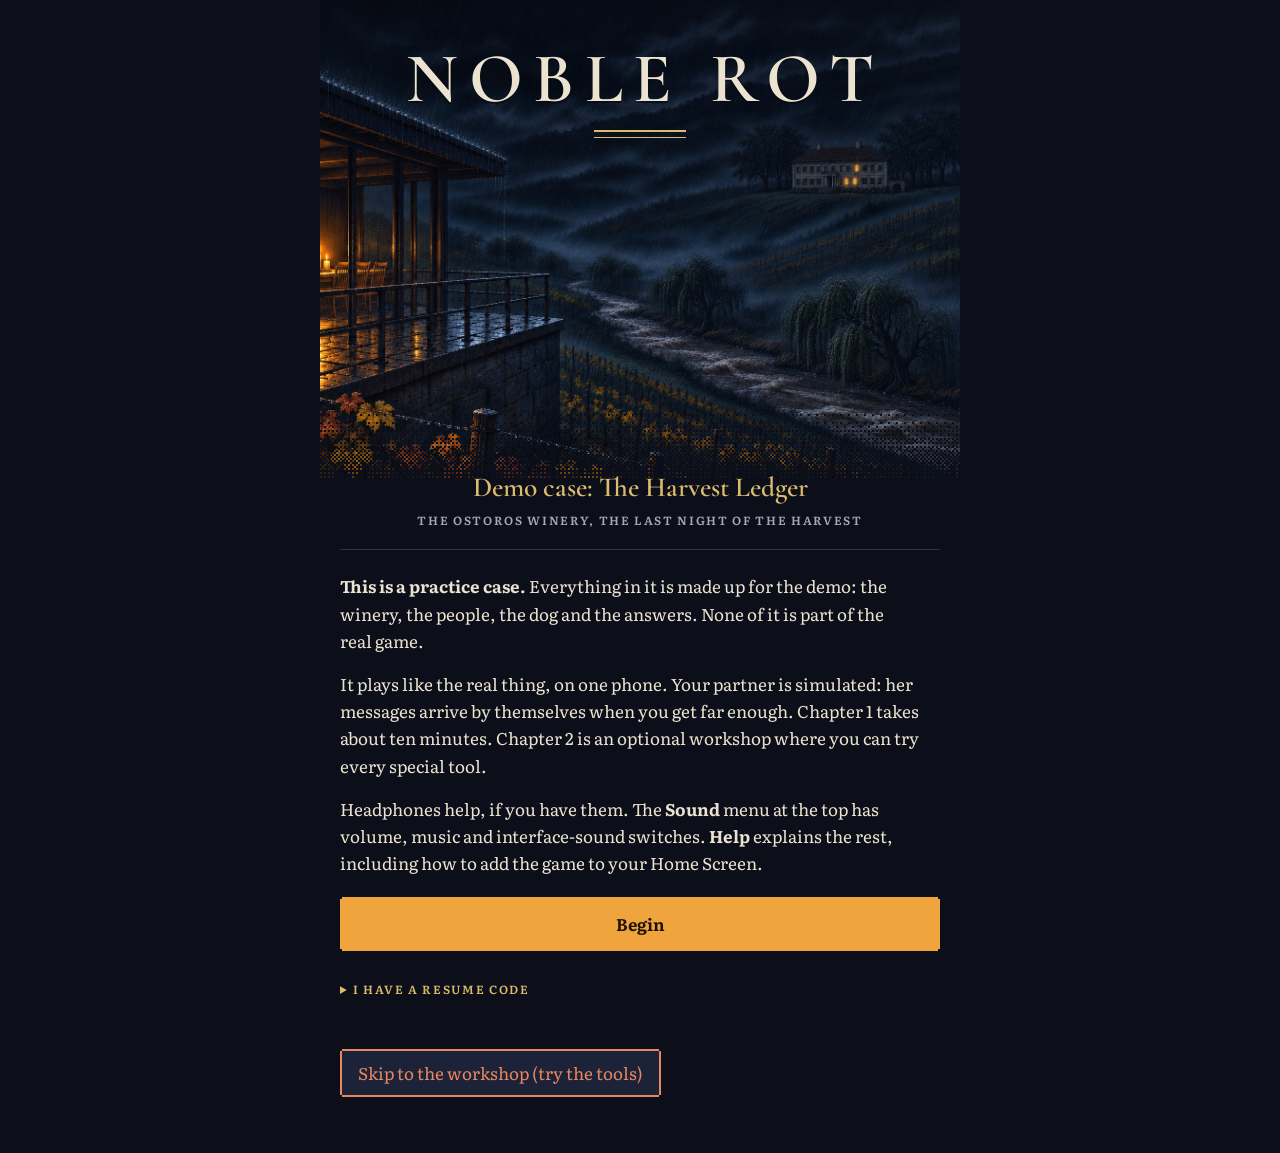
==== demo/index.html @ d200f34f "Rebuild: demo skip to the workshop Co-Authored-By: Claude Opus 5.5 <noreply@anthropic.com> Claude-Se" ====
<!doctype html>
<html lang="en">
<head>
<meta charset="utf-8">
<meta name="nr-webp" content="1">
<meta name="viewport" content="width=device-width, initial-scale=1, viewport-fit=cover">
<meta name="theme-color" content="#0c0f1a">
<meta name="color-scheme" content="dark">
<title>Noble Rot</title>
  <script type="module" crossorigin src="./assets/index-B0wHG8vy.js"></script>
  <link rel="stylesheet" crossorigin href="./assets/index-CuUK9dkn.css">
</head>
<body>
<div id="app"></div>
</body>
</html>
---- demo/assets/index-CuUK9dkn.css ----
@font-face{font-family:Literata;font-style:normal;font-weight:300 800;font-display:swap;src:url(./literata-latin-wght-normal-DLxlUchJ.woff2) format("woff2-variations");unicode-range:U+0000-00FF,U+0131,U+0152-0153,U+02BB-02BC,U+02C6,U+02DA,U+02DC,U+0304,U+0308,U+0329,U+2000-206F,U+20AC,U+2122,U+2191,U+2193,U+2212,U+2215,U+FEFF,U+FFFD}@font-face{font-family:Literata;font-style:normal;font-weight:300 800;font-display:swap;src:url(./literata-latin-ext-wght-normal-BnEbWgdZ.woff2) format("woff2-variations");unicode-range:U+0100-02BA,U+02BD-02C5,U+02C7-02CC,U+02CE-02D7,U+02DD-02FF,U+1D00-1DBF,U+1E00-1E9F,U+1EF2-1EFF,U+2020,U+20A0-20AB,U+20AD-20C0,U+2113,U+2C60-2C7F,U+A720-A7FF}@font-face{font-family:Literata;font-style:italic;font-weight:300 800;font-display:swap;src:url(./literata-latin-wght-italic-Bm_GJfSc.woff2) format("woff2-variations");unicode-range:U+0000-00FF,U+0131,U+0152-0153,U+02BB-02BC,U+02C6,U+02DA,U+02DC,U+0304,U+0308,U+0329,U+2000-206F,U+20AC,U+2122,U+2191,U+2193,U+2212,U+2215,U+FEFF,U+FFFD}@font-face{font-family:Literata;font-style:italic;font-weight:300 800;font-display:swap;src:url(./literata-latin-ext-wght-italic-CC1SwlwQ.woff2) format("woff2-variations");unicode-range:U+0100-02BA,U+02BD-02C5,U+02C7-02CC,U+02CE-02D7,U+02DD-02FF,U+1D00-1DBF,U+1E00-1E9F,U+1EF2-1EFF,U+2020,U+20A0-20AB,U+20AD-20C0,U+2113,U+2C60-2C7F,U+A720-A7FF}@font-face{font-family:Cormorant Garamond;font-style:normal;font-weight:600;font-display:swap;src:url(./cormorant-garamond-latin-600-normal-Co1r35X9.woff2) format("woff2");unicode-range:U+0000-00FF,U+0131,U+0152-0153,U+02BB-02BC,U+02C6,U+02DA,U+02DC,U+0304,U+0308,U+0329,U+2000-206F,U+20AC,U+2122,U+2191,U+2193,U+2212,U+2215,U+FEFF,U+FFFD}@font-face{font-family:Cormorant Garamond;font-style:normal;font-weight:600;font-display:swap;src:url(./cormorant-garamond-latin-ext-600-normal-DaBc-lu7.woff2) format("woff2");unicode-range:U+0100-02BA,U+02BD-02C5,U+02C7-02CC,U+02CE-02D7,U+02DD-02FF,U+1D00-1DBF,U+1E00-1E9F,U+1EF2-1EFF,U+2020,U+20A0-20AB,U+20AD-20C0,U+2113,U+2C60-2C7F,U+A720-A7FF}:root{color-scheme:dark;--night: #0c0f1a;--night-1: #131727;--night-2: #1c2238;--well: #080a12;--rule: #2b3350;--rule-2: #5b68a0;--ink: #ebe2cf;--dim: #a9a7bd;--amber: #f0a43e;--amber-hi: #ffd590;--amber-ink: #1c1203;--gold: #dcbc6c;--russet: #e8875f;--moss: #a3bf7f;--paper: #e9ddc2;--paper-lit: #f3e9d1;--paper-low: #d9c9a4;--paper-ink: #2a2016;--paper-dim: #5e4d37;--paper-rule: #bfaa80;--glass: #0b1424;--glass-2: #18263f;--glass-ink: #e1e9f6;--glass-dim: #93a6c6;--px: 2px;--cell: 2px;--bar: 58px;--tabs: 54px;--gutter: 20px;--serif: "Literata", "Iowan Old Style", "Palatino Linotype", Georgia, serif;--display: "Cormorant Garamond", "Literata", "Iowan Old Style", Georgia, serif;--sans: system-ui, -apple-system, "Segoe UI", Roboto, sans-serif}*{box-sizing:border-box}html{background:var(--night);-webkit-text-size-adjust:100%;text-size-adjust:100%}body{margin:0;background:var(--night);color:var(--ink);font:400 1.0625rem/1.6 var(--serif);-webkit-tap-highlight-color:transparent;overflow-wrap:break-word}::selection{background:var(--amber);color:var(--amber-ink)}#app{position:relative;max-width:640px;margin:0 auto;min-height:100vh;min-height:100svh}main{padding:12px var(--gutter) calc(var(--tabs) + env(safe-area-inset-bottom,0px) + 56px)}p{margin:0 0 .95em;text-wrap:pretty}b,strong{font-weight:680}i,em{font-style:italic}h1,h2,h3{font-weight:600;margin:0;text-wrap:balance}h3,header .n,header .t,.sub,nav button,.new,.back,.turn .prev,summary,.tool legend,.msg .meta,.sound-menu label,.player .el,.player .tot{font-family:var(--serif);font-size:.74rem;font-weight:600;letter-spacing:.14em;text-transform:uppercase}h2.ttl{font:600 1.9rem/1.12 var(--display);letter-spacing:.01em;margin:6px 0 4px;color:var(--ink)}.sub{color:var(--gold);margin:0 0 16px;line-height:1.5}h3{color:var(--gold);display:flex;align-items:center;gap:12px;margin:30px 0 8px;line-height:1.4}h3:after{content:"";flex:1;height:1px;background:var(--rule)}.aside{color:var(--dim);font-size:.94rem}.dim{color:var(--dim)}button,input,select,textarea{font:inherit;color:inherit;border-radius:0}button,select,textarea,input:not([type=checkbox],[type=radio],[type=range]),.tool,.sheet.paper,.player,.face,.sound-menu[open],.notes li,.recap,.after{border:0;margin:var(--px);box-shadow:0 calc(var(--px) * -1) 0 0 var(--edge),0 var(--px) 0 0 var(--edge),calc(var(--px) * -1) 0 0 0 var(--edge),var(--px) 0 0 0 var(--edge)}button{--edge: var(--rule-2);background:var(--night-2);padding:9px 16px;min-height:44px;cursor:pointer;line-height:1.3;touch-action:manipulation}button:active{transform:translateY(1px)}button.primary,button[aria-pressed=true]{--edge: var(--amber);background:var(--amber);color:var(--amber-ink);font-weight:650}button.primary{padding:12px 22px;min-height:50px;font-size:1.06rem}input:not([type=checkbox],[type=radio],[type=range]),select,textarea{--edge: var(--rule-2);width:calc(100% - 2 * var(--px));min-width:0;min-height:44px;background:var(--well);padding:9px 12px;line-height:1.4;text-overflow:ellipsis}textarea{display:block;resize:vertical}select{-moz-appearance:none;appearance:none;-webkit-appearance:none;padding-right:36px;text-overflow:ellipsis;background-image:linear-gradient(var(--amber),var(--amber)),linear-gradient(var(--amber),var(--amber)),linear-gradient(var(--amber),var(--amber));background-size:10px 2px,6px 2px,2px 2px;background-position:right 13px top calc(50% - 2px),right 15px top 50%,right 17px top calc(50% + 2px);background-repeat:no-repeat}::placeholder{color:#8f8ca8;opacity:1}input[type=checkbox],input[type=radio],input[type=range]{accent-color:var(--amber)}input[type=checkbox],input[type=radio]{width:20px;height:20px;margin:0;flex:none}input[type=range]{width:100%;min-height:28px;margin:0}:focus-visible{outline:2px solid var(--amber-hi);outline-offset:4px}input:focus-visible,select:focus-visible,textarea:focus-visible{--edge: var(--amber);outline-offset:3px}form{display:flex;gap:10px;margin:12px 0;align-items:stretch}form>input,form>select,form>textarea{flex:1}form>button{flex:none;white-space:nowrap}label{display:grid;gap:6px}label.inline{display:flex;gap:10px;align-items:center;min-height:32px}details{margin:18px 0}summary{cursor:pointer;color:var(--gold);padding:12px 0;line-height:1.7}.line{display:flex;gap:10px}.row{display:flex;gap:12px;flex-wrap:wrap;margin-top:16px}header{position:relative;z-index:6;display:grid;grid-template-columns:auto auto 1fr auto;grid-template-areas:"pips n t snd" "nm nm nm snd";column-gap:10px;align-items:center;min-height:var(--bar);padding:max(10px,env(safe-area-inset-top,0px)) var(--gutter) 8px;background:var(--night)}header .ch{display:contents}header .dot{display:none}header .n{grid-area:n;color:var(--dim)}header .t{grid-area:t;color:var(--dim)}header .t:before{content:"·";margin-right:10px}header .nm{grid-area:nm;font:600 1.42rem/1.15 var(--display);color:var(--ink);white-space:nowrap;overflow:hidden;text-overflow:ellipsis;min-width:0}.pips{grid-area:pips;display:inline-flex;gap:5px;align-items:center;height:14px}.pips i,.leaves i{width:7px;height:7px;transform:rotate(45deg);box-shadow:inset 0 0 0 1px var(--rule-2)}.pips i.done,.leaves i.done{background:var(--gold);box-shadow:none}.pips i.now,.leaves i.now{background:var(--amber);box-shadow:0 0 0 2px #f0a43e47}header.over{position:absolute;left:0;right:0;top:0;background:linear-gradient(#0c0f1ae6,#0c0f1aa8 62%,#0c0f1a00);padding-bottom:26px;text-shadow:0 1px 0 rgb(8 10 18 / .9)}header.over .n,header.over .t{color:#c9c6d6}header:has(+main.opening){position:sticky;top:0}header.over:has(+main.opening){position:fixed;max-width:640px;margin:0 auto}.sound-menu{grid-area:snd;align-self:start;margin:0;position:relative}.sound-menu summary{color:var(--ink);padding:0 12px;line-height:36px;margin:var(--px);background:#1c2238d1;list-style:none;box-shadow:0 calc(var(--px) * -1) 0 0 var(--rule-2),0 var(--px) 0 0 var(--rule-2),calc(var(--px) * -1) 0 0 0 var(--rule-2),var(--px) 0 0 0 var(--rule-2)}.sound-menu[open]{--edge: var(--rule-2);position:absolute;right:var(--gutter);top:max(10px,env(safe-area-inset-top,0px));width:min(260px,calc(100vw - 2 * var(--gutter)));background:var(--night-1);padding:6px 14px 14px;display:grid;gap:10px;z-index:8;text-shadow:none}.sound-menu[open] summary{background:none;box-shadow:none;padding:0;margin:0;color:var(--gold);display:flex;justify-content:space-between;align-items:center}.sound-menu[open] summary:after{content:"×";font:400 1.4rem/1 var(--serif);letter-spacing:0;color:var(--dim)}.sound-menu label{color:var(--dim)}.sound-menu label.inline{color:var(--ink);font-size:.95rem;letter-spacing:0;text-transform:none;font-weight:400}.sound-menu small{color:var(--dim);font-size:.82rem}nav{position:fixed;z-index:7;left:0;right:0;bottom:0;max-width:640px;margin:0 auto;display:flex;background:var(--night);padding:0 8px env(safe-area-inset-bottom,0px);border-top:1px solid var(--rule)}nav button{flex:1;margin:0;box-shadow:none;background:none;color:var(--dim);min-height:var(--tabs);padding:14px 4px 8px;position:relative}nav button:active{transform:none}nav button:before{content:"";position:absolute;left:50%;top:9px;width:6px;height:6px;margin-left:-3px;transform:rotate(45deg)}nav button.on{color:var(--amber-hi)}nav button.on:before{background:var(--amber)}nav button:focus-visible{outline-offset:-6px}.hero,.opening .frame{position:relative;overflow:hidden;background:var(--well)}.hero{margin:0 calc(var(--gutter) * -1)}.hero:after,.opening .frame:after{content:"";position:absolute;left:0;right:0;bottom:0;height:calc(40 * var(--cell));background:var(--night);pointer-events:none;-webkit-mask:url(./dither-in-6ObH_LyN.svg) 0 0 / calc(4 * var(--cell)) calc(40 * var(--cell)) repeat-x;mask:url(./dither-in-6ObH_LyN.svg) 0 0 / calc(4 * var(--cell)) calc(40 * var(--cell)) repeat-x}@supports not ((mask: url(x)) or (-webkit-mask: url(x))){.hero:after,.opening .frame:after{background:linear-gradient(rgb(12 15 26 / 0),var(--night))}}img.opt,.opening .frame img{opacity:0}img.opt.in{opacity:1;transition:opacity .8s ease}.none>img{display:none}.opening{padding-top:0}.opening .stage{position:sticky;z-index:2;margin:0 calc(var(--gutter) * -1);background:var(--night)}.opening .frame{height:clamp(230px,calc(100vh - var(--tabs) - 240px),min(150vw,960px));height:clamp(230px,calc(100svh - var(--tabs) - env(safe-area-inset-bottom,0px) - clamp(196px,30svh,262px)),min(150vw,960px))}.opening .frame img{position:absolute;left:0;top:0;max-width:none;image-rendering:auto;transition:transform .25s ease-out,width .4s ease,height .4s ease}.opening .frame img.in{opacity:1;transition:opacity .7s ease,transform .25s ease-out,width .4s ease,height .4s ease}.opening .frame img.still{transition:none}.opening .frame img.off{display:none}.opening .beat{min-height:38vh;min-height:38svh;padding:30px 4px 0;font-size:1.1rem;line-height:1.64}.opening .beat+.beat:before{content:"";display:block;width:7px;height:7px;margin:0 auto 30px;transform:rotate(45deg);background:var(--rule-2);box-shadow:16px -16px 0 0 var(--rule),-16px 16px 0 0 var(--rule)}.opening>.primary{display:block;width:calc(100% - 2 * var(--px));margin-top:8px;margin-bottom:28px}@media(orientation:landscape)and (max-height:500px){main.opening{padding-bottom:calc(var(--tabs) + env(safe-area-inset-bottom,0px) + 14px)}.opening>.primary{margin-bottom:10px}}.recap,.after{--edge: var(--rule);background:var(--night-1);padding:4px 18px 6px;margin-top:14px;margin-bottom:18px}.recap h3,.after h3{margin-top:14px}.after .primary{margin-bottom:12px}.welcome{padding-top:0;padding-bottom:56px}.welcome .hero{height:min(54vh,112vw,620px);height:min(54svh,112vw,620px);container-type:inline-size}.welcome .hero:before{content:"";position:absolute;z-index:1;top:0;right:0;bottom:50%;left:0;background:linear-gradient(#080a129e,#080a1200);pointer-events:none}.welcome .hero img{position:absolute;left:0;top:0;height:100%;width:auto;min-width:100%;max-width:none;object-fit:cover;transform:translate(calc((100cqw - 100%) * var(--f0, .5)));animation:pan 80s ease-in-out 1.5s infinite alternate both}@keyframes pan{0%{transform:translate(calc((100cqw - 100%) * var(--f0, .5)))}to{transform:translate(calc((100cqw - 100%) * var(--f1, .5)))}}.welcome h1{position:absolute;z-index:2;left:0;right:0;top:max(9%,env(safe-area-inset-top,0px) + 10px);margin:0;text-align:center;color:var(--ink);font:600 clamp(2.5rem,13vw,4.4rem)/1 var(--display);letter-spacing:.15em;text-indent:.15em;text-transform:uppercase;text-shadow:0 2px 0 rgb(8 10 18 / .7),0 0 28px rgb(8 10 18 / .8)}.welcome h1:after{content:"";display:block;width:92px;height:5px;margin:16px auto 0;border-top:2px solid var(--gold);border-bottom:1px solid var(--gold)}.welcome .label{position:relative;z-index:2;text-align:center;margin:-14px 0 22px;padding-bottom:20px;border-bottom:1px solid var(--rule)}.welcome .label h2{font:600 1.72rem/1.15 var(--display);color:var(--gold);margin-bottom:8px}.welcome .label .sub{color:var(--dim);margin:0}.welcome>.primary{display:block;width:calc(100% - 2 * var(--px));margin-top:22px}.items{list-style:none;padding:0;margin:0}.items li+li{border-top:1px solid var(--rule)}.items button{display:grid;grid-template-columns:auto 1fr auto auto;column-gap:12px;align-items:center;width:100%;margin:0;box-shadow:none;background:none;text-align:left;padding:11px 2px 11px 0;min-height:62px}.items button:active{transform:none;background:var(--night-2)}.items button:after{content:"›";grid-column:4;grid-row:1 / span 2;color:var(--rule-2);font:400 1.5rem/1 var(--serif);padding:0 4px 3px}.items .nm{grid-column:2;font-size:1.1rem;line-height:1.3}.items small{grid-column:2;grid-row:2;color:var(--dim);font-size:.9rem;line-height:1.35}.items small:empty{display:none}.new{grid-column:3;grid-row:1 / span 2;color:var(--amber-hi);display:inline-flex;align-items:center;gap:7px;font-size:.68rem}.new:before{content:"";width:6px;height:6px;background:var(--amber);transform:rotate(45deg)}.items button:before{content:"";grid-column:1;grid-row:1 / span 2}.items.places button:before{width:12px;height:18px;margin:0 10px 0 6px;background:linear-gradient(var(--amber),var(--amber)) 7px 7px / 5px 4px no-repeat,linear-gradient(#56659c,#56659c) 0 0 / 5px 5px no-repeat,linear-gradient(#56659c,#56659c) 7px 0 / 5px 5px no-repeat,linear-gradient(#56659c,#56659c) 0 7px / 5px 4px no-repeat,linear-gradient(#56659c,#56659c) 0 13px / 5px 5px no-repeat,linear-gradient(#56659c,#56659c) 7px 13px / 5px 5px no-repeat}.items.docs button:before{width:12px;height:16px;margin:0 10px 0 6px;background:var(--paper);clip-path:polygon(0 0,8px 0,8px 2px,10px 2px,10px 4px,12px 4px,12px 100%,0 100%)}.items.people button:before{content:none}.face{--edge: var(--rule-2);grid-column:1;grid-row:1 / span 2;width:52px;height:52px;margin:var(--px) 2px var(--px) var(--px);overflow:hidden;background:var(--night-2);display:grid;place-items:center}.face img{width:100%;height:100%;object-fit:cover;display:block;opacity:1}.face.mono{font:600 1.6rem/1 var(--display);color:var(--gold)}.row.end{flex-direction:column;margin-top:30px}.row.end button{width:calc(100% - 2 * var(--px))}.back{background:none;box-shadow:none;color:var(--dim);padding:0 8px 0 0;margin:0 0 4px;min-height:44px}.hint{--edge: var(--rule-2);color:var(--gold);margin-top:14px}.item.has-hero{padding-top:0}.item .hero{height:min(56vh,126vw,760px);height:min(56svh,126vw,760px)}.item .hero img{width:100%;height:100%;object-fit:cover;object-position:50% 28%;display:block}.item.has-hero .back{position:absolute;z-index:3;left:12px;top:calc(max(10px,env(safe-area-inset-top,0px)) + var(--bar));margin:var(--px);padding:0 12px;min-height:36px;color:var(--ink);background:#0c0f1ab8;box-shadow:0 calc(var(--px) * -1) 0 0 var(--rule-2),0 var(--px) 0 0 var(--rule-2),calc(var(--px) * -1) 0 0 0 var(--rule-2),var(--px) 0 0 0 var(--rule-2)}.item.has-hero .sheet{position:relative;z-index:2;margin-top:-76px}.item.has-hero .sheet h2.ttl{text-align:center;font-size:2.3rem;text-shadow:0 2px 0 rgb(8 10 18 / .8)}.item.has-hero .sheet .sub{text-align:center;margin-bottom:20px}.item.k-people:not(.has-hero) .sheet h2.ttl{padding-top:4px}.sheet.paper{--edge: var(--paper-low);background:radial-gradient(130% 90% at 28% 0%,var(--paper-lit),var(--paper) 55%,var(--paper-low));color:var(--paper-ink);padding:18px 18px 6px;margin-top:6px;margin-bottom:20px}.sheet.paper h2.ttl{color:var(--paper-ink);font-size:1.7rem}.sheet.paper .sub{color:var(--paper-dim);padding-bottom:12px;border-bottom:1px solid var(--paper-rule)}.sheet.paper .aside{color:var(--paper-dim)}.sheet.paper ::selection{background:var(--paper-ink);color:var(--paper)}.sheet.paper .msg{border-bottom:1px dotted var(--paper-rule);padding:8px 0 0}.sheet.paper .msg:last-child{border-bottom:0}.sheet.paper .msg .meta{color:var(--paper-dim)}.sheet.paper .msg p{margin-bottom:.6em}.sheet.screen{background:var(--glass);color:var(--glass-ink);font-family:var(--sans);font-size:.98rem;line-height:1.5;border:1px solid #25375a;border-radius:18px;padding:16px 14px 8px;margin:6px 0 20px}.sheet.screen h2.ttl{font:600 1.06rem/1.3 var(--sans);letter-spacing:0;color:var(--glass-ink);margin:0;text-align:center}.sheet.screen .sub{font:400 .8rem/1.4 var(--sans);letter-spacing:.02em;text-transform:none;color:var(--glass-dim);text-align:center;margin:2px 0 10px}.sheet.screen .aside{color:var(--glass-dim);font-size:.8rem;text-align:center;padding-bottom:10px;border-bottom:1px solid #1c2b49}.sheet.screen .msg{background:var(--glass-2);border-radius:16px 16px 16px 4px;padding:10px 14px 2px;margin:12px 28px 12px 0}.sheet.screen .msg .meta{font:600 .74rem/1.4 var(--sans);letter-spacing:.02em;text-transform:none;color:var(--glass-dim);margin-bottom:4px}.sheet.screen .msg p{margin-bottom:.6em}.sheet.screen .table{margin:12px -4px 8px;font-variant-numeric:tabular-nums}.sheet.screen .tr{display:grid;grid-template-columns:4.6em repeat(var(--cols, 2),minmax(0,1fr));column-gap:8px;padding:5px 10px;border-top:1px solid #1c2b49;white-space:nowrap}.sheet.screen .tr span+span{text-align:right}.sheet.screen .tr.head{border-top:0;color:var(--glass-dim);font-weight:600;font-size:.78rem;letter-spacing:.02em;padding-bottom:6px}.sheet.screen .scan{display:grid;grid-template-columns:minmax(0,1fr) auto;gap:8px 10px;align-items:stretch;margin:6px 0 10px;padding-top:14px;border-top:1px solid #25375a}.sheet.screen .scan label{grid-column:1 / -1;display:block;font-size:.8rem;color:var(--glass-dim)}.sheet.screen .scan input,.sheet.screen .scan button{margin:0;box-shadow:none;border-radius:10px;min-height:44px;font:inherit}.sheet.screen .scan input{width:100%;background:var(--glass-2);border:1px solid #2c4169;color:var(--glass-ink);padding:8px 12px;font-variant-numeric:tabular-nums}.sheet.screen .scan input:focus-visible{border-color:var(--amber);outline-offset:2px}.sheet.screen .scan button{background:var(--amber);color:var(--amber-ink);font-weight:600;padding:8px 20px}.sheet.screen #wScanOut:not(:empty){margin:0 0 8px;padding:2px 0;background:var(--glass-2);border-radius:12px}.sheet.screen #wScanOut .table{margin:0}.sheet.screen #wScanOut>p{margin:0;padding:10px 14px;color:var(--glass-dim);font-size:.9rem}.sheet.screen #wScanOut .tr{border-top-color:#25375a}.sheet.screen #wScanOut .tr.head{border-top:0}.convo .q{color:var(--dim);font-style:italic;font-size:.95rem;margin-top:22px;padding-left:16px;position:relative}.convo .q:before{content:"";position:absolute;left:2px;top:.62em;width:6px;height:6px;background:var(--amber);transform:rotate(45deg)}.convo .q p{margin-bottom:.4em}.convo .a,#wOut,#hintOut,#repOut,#secOut,#mOut,#audioText{border-left:2px solid var(--gold);padding:2px 0 2px 14px;margin:8px 0 14px}.convo .a p:last-child,#wOut p:last-child,#hintOut p:last-child,#repOut p:last-child,#secOut p:last-child,#mOut p:last-child,#audioText p:last-child{margin-bottom:0}#wOut:empty,#hintOut:empty,#repOut:empty,#secOut:empty,#mOut:empty,#audioText:empty{display:none}#repOut{border-left-color:var(--russet)}#hintOut{border-left-color:var(--amber)}#audioText h2.ttl{font-size:1.3rem}.convo:not(:empty){margin-bottom:22px}#ask,#show,#tell{margin:12px 0}.tool{--edge: var(--rule);display:grid;gap:12px;background:var(--night-1);padding:14px;margin-top:14px;margin-bottom:14px}form.tool{flex-direction:column}.tool p{margin:0}.tool label.inline input{width:20px}.tool label:has(#mDeg){display:flex;align-items:center;gap:10px}#mDeg{width:6em;flex:none}.tool fieldset{border:1px solid var(--rule);margin:0;padding:10px 12px 12px;display:grid;gap:8px;min-width:0}.tool legend{padding:0 6px;color:var(--dim)}.tool .row{margin-top:0}.flashes{display:grid;grid-template-columns:repeat(auto-fit,minmax(92px,1fr));gap:10px}.audio{margin:14px 0}.player{--edge: var(--rule-2);display:flex;gap:12px;align-items:center;background:var(--night-1);padding:10px 12px;margin-top:12px;margin-bottom:14px}.player .scrub{flex:1;padding:0}.player .el,.player .tot{font-variant-numeric:tabular-nums;color:var(--dim);white-space:nowrap;letter-spacing:.06em}.player .pp{--edge: var(--amber);background:var(--amber);color:var(--amber-ink);font-weight:650;min-width:78px}form#rep{flex-direction:column;gap:18px;margin-top:18px}form#rep label{gap:8px}form#rep .primary{margin-top:6px}.success{padding-top:26px}.success>p:first-of-type{font-size:1.14rem}.success:before,.reveal h2.ttl:first-of-type:before{content:"";display:block;width:92px;height:5px;margin:0 0 22px;border-top:2px solid var(--gold);border-bottom:1px solid var(--gold)}.success .primary,.closed .primary{margin-top:10px}.success p+h2.ttl{margin-top:22px}.notebook form{align-items:stretch}.notes{list-style:none;counter-reset:note;padding:0;margin:18px 0}.notes li{--edge: var(--paper-low);counter-increment:note;background:var(--paper);color:var(--paper-ink);padding:10px 14px 10px 44px;margin-top:12px;margin-bottom:12px;position:relative;white-space:pre-wrap}.notes li:before{content:counter(note);position:absolute;left:14px;top:10px;color:var(--paper-dim);font-weight:650;font-variant-numeric:tabular-nums}details textarea[readonly]{font:.82rem/1.45 ui-monospace,SF Mono,Menlo,Consolas,monospace;color:var(--dim);word-break:break-all}.prose h2.ttl{margin-top:10px}.prose h3{margin-top:26px}.credits{padding-left:20px;color:var(--dim);font-size:.92rem}.reset{--edge: var(--russet);color:var(--russet);margin-top:22px}.reveal .leaf{outline:none;min-height:34vh;min-height:34svh}.reveal .leaf>p{font-size:1.1rem;line-height:1.64}.reveal .leaf h2.ttl{margin-bottom:20px}.reveal .leaf h3{margin:32px 0 14px}.reveal .leaf h3:first-child{margin-top:12px}.turn{display:grid;grid-template-columns:1fr auto;align-items:center;column-gap:12px;row-gap:8px;margin-top:20px;padding-top:10px;border-top:1px solid var(--rule);min-height:44px}.turn .prev{justify-self:start;background:none;box-shadow:none;color:var(--dim);padding:0 8px 0 0;margin:0;white-space:nowrap}.turn .next,.turn .home{grid-column:1 / -1;width:calc(100% - 2 * var(--px))}.turn .prev:disabled{opacity:.35;cursor:default}.leaves{display:inline-flex;gap:7px;align-items:center;justify-self:end;min-height:44px;padding:0 4px}.leaves i.shut:not(.now){box-shadow:inset 0 0 0 1px var(--gold)}.reveal .fin{width:92px;height:5px;margin:30px auto 6px;border-top:1px solid var(--gold);border-bottom:2px solid var(--gold)}.reveal .leaf.k-wait{display:grid;align-content:center;justify-items:center;text-align:center;padding:26px 8px 8px}.reveal .leaf.k-wait:before{content:"";width:7px;height:7px;margin:0 0 30px;transform:rotate(45deg);background:var(--gold);box-shadow:16px -16px 0 0 var(--rule-2),-16px 16px 0 0 var(--rule-2)}.reveal .leaf.k-wait>p{max-width:30em;color:var(--ink);margin-bottom:26px}.choices{display:grid;gap:14px;margin:24px 0 6px}.choices button{--edge: var(--amber);width:calc(100% - 2 * var(--px));min-height:50px;padding:12px 18px;font-size:1.06rem;color:var(--amber-hi)}@media(hover:hover){button:hover{background:#242b47}button.primary:hover,button[aria-pressed=true]:hover,.player .pp:hover,.sheet.screen .scan button:hover{--edge: var(--amber-hi);background:var(--amber-hi)}nav button:hover{background:none;color:var(--ink)}nav button.on:hover{color:var(--amber-hi)}.items button:hover{background:#1c223873}.back:hover,.turn .prev:not(:disabled):hover{background:none;color:var(--amber-hi)}.item.has-hero .back:hover{background:#0c0f1ae6}.choices button:hover{--edge: var(--amber-hi);background:#2b2a33}}@media(prefers-reduced-motion:reduce){*,*:before,*:after{animation:none!important;transition:none!important;scroll-behavior:auto!important}}@media(forced-colors:active){button,select,textarea,input,.tool,.sheet,.player,.face,.notes li,.recap,.after,.sound-menu[open]{border:1px solid ButtonText}.sheet.screen .tr{border-top:1px solid CanvasText}.hero:after,.opening .frame:after{display:none}.pips i,.leaves i{border:1px solid CanvasText}.pips i.done,.pips i.now,.leaves i.done,.leaves i.now,nav button.on:before{background:Highlight}}.audio .stamp{margin:0 0 10px;color:var(--dim)}form.sec{margin-top:18px}form.sec label{display:grid;gap:8px}.tbl{overflow-x:auto;margin:0 0 14px}.tbl table{border-collapse:collapse;font-size:.92em;min-width:100%}.tbl td{border-bottom:1px solid var(--rule);padding:4px 8px 4px 0;vertical-align:top}.tbl tr:first-child td{color:var(--dim)}.tbl td.cap{border-bottom:0;padding-top:8px}pre.cols{font-family:ui-monospace,Menlo,Consolas,monospace;font-size:.85em;overflow-x:auto;margin:0 0 2px;white-space:pre}header .n,header .t{white-space:nowrap}header .t{overflow:hidden;text-overflow:ellipsis;min-width:0}header.over{pointer-events:none}header.over .sound-menu,header.over details,header.over button{pointer-events:auto}.item.has-hero .back{z-index:7}nav button .newdot{display:inline-block;width:6px;height:6px;margin-left:5px;vertical-align:super;background:var(--amber, #e8a33a)}.mapfig{margin:12px 0}.estate-map{width:100%;max-width:420px;display:block;margin:0 auto;background:#e9e1cc}.estate-map .g{stroke:#9b917a;stroke-width:.25}.estate-map .gl{font-size:3.4px;fill:#6b6352;text-anchor:middle;font-family:var(--display, serif)}.estate-map .pt{fill:#2b2a33}.estate-map .pl{font-size:3px;fill:#2b2a33;font-family:var(--display, serif)}.estate-map .ln{stroke:#b0442c;stroke-width:.6}.estate-map .cr{fill:none;stroke:#b0442c;stroke-width:.6}.notebook h4{margin:22px 0 8px;color:var(--gold, #d8b25a);letter-spacing:.12em;text-transform:uppercase;font-size:.78rem}.notes li{position:relative;padding-right:34px}.notes .tm{font-variant-numeric:tabular-nums;margin-right:4px}.notes .del{position:absolute;right:0;top:0;min-width:30px;min-height:30px;padding:0;background:none;border:0;color:var(--dim);font-size:1.1rem}.people{display:grid;gap:8px}.people label{display:grid;grid-template-columns:8.5em 1fr;gap:8px;align-items:center}.people span{color:var(--dim);font-size:.92em}header .n .short{display:none}header .t{overflow:visible;text-overflow:clip}@media(max-width:430px){header .n .long{display:none}header .n .short{display:inline}}@media(max-width:359px){header .t .day{display:none}}.itempic{margin:10px 0 14px}.itempic img{display:block;width:100%;height:auto;image-rendering:auto}.itempic figcaption{margin-top:6px;color:var(--dim);font-size:.85em;letter-spacing:.04em}.estate-map .pl{font-size:3.6px}.estate-map .gl{font-size:3.8px}.itempic.pano{overflow-x:auto;-webkit-overflow-scrolling:touch}.itempic.pano img{width:auto;max-width:none;height:160px}button.push{width:100%;min-height:64px;font-size:1.35rem;letter-spacing:.25em;text-transform:uppercase;margin-top:10px}button.push.pushed{transform:translateY(2px)}#notice{position:fixed;left:12px;right:12px;bottom:calc(64px + env(safe-area-inset-bottom,0px));z-index:40;max-width:616px;margin:0 auto;padding:12px 14px;background:var(--night-1, #161a2a);color:var(--ink, #efe7d4);border:1px solid var(--gold, #d8b25a);text-align:left;font:inherit;opacity:0;transform:translateY(8px);transition:opacity .25s,transform .25s;pointer-events:none}#notice.show{opacity:1;transform:none;pointer-events:auto}@media(prefers-reduced-motion:reduce){#notice{transition:none}}.happening{margin:18px 0;padding:12px 14px;border-left:3px solid var(--gold, #d8b25a);background:#ffffff08}.happening .hap-h{margin:0 0 6px;color:var(--gold, #d8b25a);letter-spacing:.14em;text-transform:uppercase;font-size:.75rem}form#show,form#tell,form#ask{display:flex;gap:8px}form#show select,form#tell input,form#ask input{flex:1;min-width:0}button.undo{margin:8px 0}.gfx{--steel: #2a3150;--steel-hi: #46507c;--brass: #b99a55;--brass-lo: #6f5b2e;justify-items:center;user-select:none;-webkit-user-select:none;-webkit-touch-callout:none}.gfx .row{justify-content:center}.gfx .phone-note:empty,.gfx .sees:empty{display:none}.gfx .phone-note{margin:0;text-align:center}details.typed{margin:-6px 0 14px}details.typed>summary{padding:11px 0;min-height:44px;color:var(--dim)}details.typed .tool{margin-top:6px}details.typed .readout{color:var(--dim);font-size:.94rem}.sheet.screen details.typed{margin:0 0 6px}.sheet.screen details.typed>summary{color:var(--glass-dim);font:600 .78rem/1.6 var(--sans);letter-spacing:.02em;text-transform:none;padding:6px 0}.sheet.screen .tapnote{margin:6px 0 0;padding:10px 0 0;border-top:1px solid #25375a;border-bottom:0;text-align:left}.turn-it{width:min(100%,300px);aspect-ratio:1;touch-action:none;cursor:grab;border-radius:50%}.turn-it:active{cursor:grabbing}.turn-it:focus-visible{outline-offset:2px}.turn-it svg{display:block;width:100%;height:100%;overflow:visible}.turn-it .bezel{fill:var(--well);stroke:var(--rule-2);stroke-width:2}.turn-it .plate{fill:var(--steel);stroke:var(--steel-hi);stroke-width:1.5}.turn-it .tk{stroke:var(--dim);stroke-width:1}.turn-it .tk.mj{stroke:var(--ink);stroke-width:1.8}.turn-it .nm{fill:var(--ink);font:600 11px var(--serif);text-anchor:middle}.turn-it .mark{fill:var(--amber)}.g-dial .knob{fill:var(--brass);stroke:var(--brass-lo);stroke-width:2}.g-dial .knob-in{fill:var(--brass-lo)}.g-dial .grip{stroke:var(--amber-hi);stroke-width:3}.nudge{display:flex;align-items:center;gap:14px}.nudge button{min-width:52px;font-size:1.5rem;line-height:1;padding:6px 0}.gfx .now{min-width:3.2em;text-align:center;font:600 2rem/1 var(--display);color:var(--amber-hi);font-variant-numeric:tabular-nums}.g-dial .turns{display:flex;flex-wrap:wrap;gap:6px 8px;justify-content:center;margin:0;min-height:30px}.g-dial .turns span{padding:3px 10px;background:var(--night-2);color:var(--ink);font-size:.9rem;box-shadow:inset 0 0 0 1px var(--rule)}.g-dial .turns .live{color:var(--amber-hi);box-shadow:inset 0 0 0 1px var(--amber)}.g-dial .turns .none{color:var(--dim);background:none;box-shadow:none}.g-compass .plate{fill:var(--paper-low);stroke:var(--brass);stroke-width:2}.g-compass .tk{stroke:var(--paper-dim)}.g-compass .tk.mj{stroke:var(--paper-ink)}.g-compass .nm{fill:var(--paper-dim);font-size:9px}.g-compass .nm.card-pt{fill:var(--paper-ink);font:600 15px var(--display)}.g-compass .rose{fill:var(--paper-dim);opacity:.55}.g-compass .rose.n{fill:#b0442c;opacity:1}.g-compass .pip{fill:var(--rule-2);stroke:var(--ink);stroke-width:1}.g-compass .pip.light{fill:var(--amber);stroke:var(--amber-hi)}.g-compass .lubber{stroke:var(--amber);stroke-width:1.5}.g-compass .sees{margin:0;text-align:center;color:var(--ink);min-height:1.6em}.g-compass.on-light .now,.g-compass.on-light .sees{color:var(--amber-hi)}.g-look{justify-items:stretch}.turn-it.look{position:relative;width:100%;height:240px;aspect-ratio:auto;border-radius:0;overflow:hidden;background:#0d0c1c;box-shadow:0 0 0 1px var(--rule-2)}.turn-it.look canvas.view{display:block;width:100%;height:100%;image-rendering:pixelated}.turn-it.look canvas.hud{position:absolute;top:0;right:0;bottom:0;left:0;width:100%;height:100%;pointer-events:none}.turn-it.look .glow{position:absolute;image-rendering:pixelated;pointer-events:none}.turn-it.look .lubber{position:absolute;left:calc(50% - 1px);top:0;bottom:0;width:2px;pointer-events:none;background:linear-gradient(var(--amber) 0 18px,rgb(240 164 62 / .32) 18px calc(100% - 26px),var(--amber) calc(100% - 26px))}.turn-it.look .lubber:before{content:"";position:absolute;left:-6px;top:0;border:7px solid transparent;border-bottom:0;border-top-color:var(--amber)}.turn-it.look .edge{position:absolute;top:0;bottom:0;width:26px;pointer-events:none}.turn-it.look .edge.left{left:0;background:linear-gradient(90deg,rgb(240 164 62 / .34),transparent)}.turn-it.look .edge.right{right:0;background:linear-gradient(270deg,rgb(240 164 62 / .34),transparent)}.turn-it.look .edge.flare.left{background:linear-gradient(90deg,rgb(255 213 144 / .75),rgb(240 164 62 / .25) 40%,transparent)}.turn-it.look .edge.flare.right{background:linear-gradient(270deg,rgb(255 213 144 / .75),rgb(240 164 62 / .25) 40%,transparent)}.turn-it.look .edge.flare{width:40px}.g-look .now,.g-look .sees,.g-look .how{justify-self:center;text-align:center}.g-look .look-top,.g-look .look-foot,.g-torch.immersive .look-foot{display:grid;gap:10px;justify-items:center;text-align:center}:is(.g-look,.g-torch) .sab{position:absolute;width:0;height:0;padding:0 0 env(safe-area-inset-bottom,0px);visibility:hidden;pointer-events:none}.g-look{position:relative}.g-look.full{position:fixed;top:0;right:0;bottom:0;left:0;z-index:100;margin:0;padding:0;width:100vw;height:100vh;height:100dvh;display:block;background:#000;box-shadow:none;overflow:hidden;overscroll-behavior:none}.g-look.full .turn-it.look{position:absolute;left:0;right:0;top:50%;transform:translateY(-50%);width:100%;box-shadow:none;touch-action:none}.g-look.full .look-top{position:absolute;z-index:2;top:0;left:0;right:0;gap:2px;pointer-events:none;padding:calc(env(safe-area-inset-top,0px) + 12px) calc(env(safe-area-inset-right,0px) + 104px) 18px calc(env(safe-area-inset-left,0px) + 104px);background:linear-gradient(#000000a8,#0000);text-shadow:0 1px 2px #000,0 0 8px #000}.g-look.full .look-top .now{font-size:1.5rem}.g-look.full .look-close{position:absolute;z-index:3;margin:0;top:calc(env(safe-area-inset-top,0px) + 10px);right:calc(env(safe-area-inset-right,0px) + 10px)}.g-look.full .look-foot{position:absolute;z-index:2;left:0;right:0;bottom:calc(env(safe-area-inset-bottom,0px) + 32px);gap:6px;padding:0 calc(env(safe-area-inset-right,0px) + 12px) 0 calc(env(safe-area-inset-left,0px) + 12px);text-shadow:0 1px 2px #000;pointer-events:none}.g-look.full .look-foot .row,.g-look.full .look-foot button{pointer-events:auto}.g-look.full .look-open,.g-look.full .how{display:none}.g-look.full .phone-note{color:var(--ink)}html.look-full,html.look-full body{overflow:hidden;overscroll-behavior:none}.turn-it.look{cursor:zoom-in}.g-look.full .turn-it.look{cursor:grab}:is(.g-look,.g-torch).immersive .look-cap{position:absolute;z-index:3;top:0;left:0;right:0;display:flex;align-items:center;gap:10px;padding:calc(env(safe-area-inset-top,0px) + 6px) calc(env(safe-area-inset-right,0px) + 8px) 6px calc(env(safe-area-inset-left,0px) + 8px);background:#06070e94;text-shadow:0 1px 2px #000}:is(.g-look,.g-torch).immersive .look-cap .cap{flex:1;min-width:0;margin:0;text-align:center;color:var(--ink);font-size:.95rem;line-height:1.35}:is(.g-look,.g-torch).immersive .look-cap button{position:relative;flex:none;width:44px;min-width:44px;height:44px;min-height:44px;margin:0;padding:0;background:#06070e8c;color:var(--ink);font-size:1.3rem;line-height:1}:is(.g-look,.g-torch).immersive.full .look-close{position:relative;top:auto;right:auto;z-index:auto}:is(.g-look,.g-torch).immersive .look-cap .look-info[aria-expanded=true]{color:var(--amber-hi)}:is(.g-look,.g-torch).immersive .look-cap .dot{position:absolute;top:5px;right:5px;width:8px;height:8px;background:var(--amber);box-shadow:0 0 0 2px #06070ecc}:is(.g-look,.g-torch).immersive .look-cap .dot[hidden]{display:none}:is(.g-look,.g-torch).immersive.full .look-top{top:calc(env(safe-area-inset-top,0px) + 56px);padding:2px 12px 12px;background:none}:is(.g-look,.g-torch).immersive.full .look-top .now{font-size:1.2rem}:is(.g-look,.g-torch).immersive .look-foot{grid-template-columns:minmax(0,1fr)}:is(.g-look,.g-torch).immersive .look-step{justify-self:center;width:max-content;max-width:100%;box-sizing:border-box;margin:0 0 6px;padding:8px 16px;display:grid;justify-items:center;gap:2px;background:#06070e8c;color:var(--ink);text-align:center;font-size:1.05rem;line-height:1.4;text-shadow:0 1px 2px #000;pointer-events:none}:is(.g-look,.g-torch).immersive .look-step[hidden]{display:none}:is(.g-look,.g-torch).immersive .look-step .big{font:600 2.8rem/1.05 var(--display, Georgia, serif);color:var(--amber-hi);letter-spacing:.04em}:is(.g-look,.g-torch).immersive .look-step.in{animation:look-step-in .7s ease-out both}@keyframes look-step-in{0%{opacity:0}to{opacity:1}}:is(.g-look,.g-torch).immersive .look-motion{min-height:48px;padding:10px 20px;--edge: var(--amber);background:#06070ec7;color:var(--amber-hi);font-weight:600}:is(.g-look,.g-torch).immersive .look-motion[hidden]{display:none}:is(.g-look,.g-torch).immersive .look-sheet{position:absolute;z-index:4;left:0;right:0;bottom:0;max-width:680px;margin:0 auto;max-height:calc(100% - env(safe-area-inset-top,0px) - 62px);overflow-y:auto;overscroll-behavior:contain;-webkit-overflow-scrolling:touch;touch-action:pan-y;background:var(--night);border-top:1px solid var(--rule-2);padding:10px calc(env(safe-area-inset-right,0px) + 16px) calc(env(safe-area-inset-bottom,0px) + 18px) calc(env(safe-area-inset-left,0px) + 16px);box-shadow:0 -8px 30px #0009}:is(.g-look,.g-torch).immersive .look-sheet[hidden]{display:none}:is(.g-look,.g-torch).immersive .look-sheet-in{display:grid;gap:4px}:is(.g-look,.g-torch).immersive .look-sheet-close{justify-self:center;margin-top:10px}:is(.g-look,.g-torch).immersive.sheet-open .look-step,:is(.g-look,.g-torch).immersive.sheet-open .look-foot,:is(.g-look,.g-torch).immersive.sheet-open .look-top{visibility:hidden}html.look-full #notice{z-index:130;top:calc(env(safe-area-inset-top,0px) + 62px);bottom:auto}@media(prefers-reduced-motion:reduce){:is(.g-look,.g-torch).immersive .look-step.in{animation:none}}.g-torch.full{position:fixed;top:0;right:0;bottom:0;left:0;z-index:100;margin:0;padding:0;width:100vw;height:100vh;height:100dvh;display:block;background:#030308;box-shadow:none;overflow:hidden;overscroll-behavior:none}.g-torch .dark-room{position:absolute;top:0;right:0;bottom:0;left:0;overflow:hidden;background:#030308;touch-action:none;cursor:grab;outline-offset:-3px}.g-torch .pan{position:absolute;left:0;top:0;width:1024px;height:1536px;transform-origin:0 0;will-change:transform}.g-torch .dark-room.panel .pan{background:repeating-linear-gradient(0deg,#15131f 0,#15131f 6px,#1b1828 6px,#1b1828 8px),#15131f}.g-torch .room{position:absolute;top:0;right:0;bottom:0;left:0;width:100%;height:100%;max-width:none;image-rendering:pixelated;pointer-events:none;-webkit-user-select:none;user-select:none}.g-torch .beam{position:absolute;top:0;right:0;bottom:0;left:0;pointer-events:none;background:radial-gradient(circle var(--beam, 60px) at 50% 50%,rgb(3 3 8 / 0) 0 52%,rgb(3 3 8 / .35) 70%,rgb(3 3 8 / .8) 88%,#030308 100%)}.g-torch .spot-mark{position:absolute;width:34px;height:34px;margin:-17px 0 0 -17px;border-radius:50%;pointer-events:none;opacity:0}.g-torch .spot-mark.lit{opacity:1;box-shadow:0 0 0 2px #ffd5908c}.g-torch .spot-mark.wait{animation:torch-wait .7s steps(4,end) forwards}.g-torch .spot-mark.done{opacity:.9;box-shadow:0 0 0 2px #f0a43e80;width:12px;height:12px;margin:-6px 0 0 -6px;background:#f0a43e80}.g-torch .spot-mark.done.lit{width:34px;height:34px;margin:-17px 0 0 -17px;background:none;box-shadow:0 0 0 2px var(--amber-hi)}@keyframes torch-wait{0%{box-shadow:0 0 0 2px #ffd59033}to{box-shadow:0 0 0 3px var(--amber-hi)}}.g-torch.immersive .look-foot{position:absolute;z-index:2;left:0;right:0;bottom:calc(env(safe-area-inset-bottom,0px) + 20px);gap:6px;padding:0 calc(env(safe-area-inset-right,0px) + 12px) 0 calc(env(safe-area-inset-left,0px) + 12px);text-shadow:0 1px 2px #000;pointer-events:none}.g-torch.immersive .look-foot .row,.g-torch.immersive .look-foot button{pointer-events:auto}.g-torch.immersive .look-foot .row:empty{display:none}.g-torch .torch-cap{position:absolute;z-index:2;left:calc(env(safe-area-inset-left,0px) + 12px);right:calc(env(safe-area-inset-right,0px) + 12px);top:calc(env(safe-area-inset-top,0px) + 64px);bottom:calc(50% + var(--beam, 60px) + 10px);display:flex;flex-direction:column;justify-content:flex-end;align-items:center;pointer-events:none;text-align:left}.g-torch .torch-cap .found{width:min(100%,560px);box-sizing:border-box;max-height:100%;overflow-y:auto;overscroll-behavior:contain;touch-action:pan-y;pointer-events:auto}.g-torch .found{border-left:3px solid var(--amber);padding:8px 14px 4px 12px;background:#06070ebd;color:var(--ink);font-size:.95rem}.g-torch .found.more{-webkit-mask-image:linear-gradient(#000 calc(100% - 36px),transparent);mask-image:linear-gradient(#000 calc(100% - 36px),transparent)}.g-torch .found .spot-h{color:var(--gold);font-weight:650;margin:0 0 4px}.g-torch .found p{margin:0 0 .6em;line-height:1.45}.g-torch .found.in{animation:look-step-in .5s ease-out both}.g-torch .torch-count{margin:0;color:var(--dim);font-size:.85rem;min-height:1.3em}.g-torch .phone-note{margin:0;color:var(--ink)}.g-torch.immersive.sheet-open .look-foot{visibility:hidden}@media(orientation:landscape){.g-torch .torch-cap{left:calc(50% + var(--beam, 60px) + 16px);top:calc(env(safe-area-inset-top,0px) + 64px);bottom:calc(env(safe-area-inset-bottom,0px) + 16px);justify-content:center}.g-torch.immersive .look-foot{right:calc(50% + var(--beam, 60px) + 16px)}}@media(prefers-reduced-motion:reduce){.g-torch .found.in,.g-torch .spot-mark.wait{animation:none}}.estate-map{user-select:none;-webkit-user-select:none}.estate-map .hit{fill:transparent;cursor:pointer;touch-action:none}.estate-map .hit.sel{fill:#b0442c29;stroke:#b0442c;stroke-width:.5}.estate-map .aim{stroke:#b0442c;stroke-width:.5;stroke-dasharray:1.6 1.4;opacity:.8;pointer-events:none}.g-panel{background:var(--steel);--edge: var(--steel-hi);gap:16px;padding:16px 12px}.g-panel small{display:block;font-size:.7rem;letter-spacing:.08em;text-transform:uppercase;color:var(--ink);line-height:1.3;text-align:center}.g-panel small.state{color:var(--dim);letter-spacing:.02em;text-transform:none}.g-panel .lamps,.g-panel .switches{display:grid;grid-auto-flow:column;grid-auto-columns:minmax(0,1fr);gap:8px;width:100%}.g-panel .lamp{display:grid;justify-items:center;gap:4px}.lamp i{width:30px;height:30px;border-radius:50%;background:#10131f;box-shadow:inset 0 0 0 3px #0a0c14,0 0 0 2px var(--steel-hi)}.lamp.look-on i,.lamp.look-amber i{background:var(--amber);box-shadow:inset 0 0 0 3px var(--amber-hi),0 0 0 2px var(--steel-hi),0 0 14px 2px #f0a43eb3}.lamp.look-green i{background:#6fd08a;box-shadow:inset 0 0 0 3px #b9f1c6,0 0 0 2px var(--steel-hi),0 0 14px 2px #6fd08ab3}.lamp.look-red i{background:#e2553f;box-shadow:inset 0 0 0 3px #ff9d8c,0 0 0 2px var(--steel-hi),0 0 14px 2px #e2553fb3}.lamp.look-white i{background:#e8ecf6;box-shadow:inset 0 0 0 3px #fff,0 0 0 2px var(--steel-hi),0 0 14px 2px #e8ecf699}.lamp.blink i{animation:lamp-blink 1.1s steps(1,end) infinite}@keyframes lamp-blink{50%{background:#10131f;box-shadow:inset 0 0 0 3px #0a0c14,0 0 0 2px var(--steel-hi)}}.g-panel .gauge{display:grid;justify-items:center;gap:2px}.gauge svg{width:120px}.gauge .arc{fill:none;stroke:var(--ink);stroke-width:3}.gauge .redline{stroke:#e2553f;stroke-width:4}.gauge .needle{stroke:var(--russet);stroke-width:3}.gauge .hub{fill:var(--ink)}.g-panel .lever{display:grid;justify-items:center;gap:8px;background:none;box-shadow:none;margin:0;padding:4px 0;min-height:0}.lever i{position:relative;width:26px;height:58px;background:#10131f;box-shadow:inset 0 0 0 2px #0a0c14,0 0 0 2px var(--steel-hi)}.lever i:after{content:"";position:absolute;left:3px;right:3px;bottom:4px;height:24px;background:var(--dim);box-shadow:inset 0 -4px #0000004d;transition:bottom .08s,background .08s}.lever.up i:after{bottom:30px;background:var(--amber)}.g-panel .lower{display:flex;align-items:center;justify-content:space-around;gap:16px;width:100%;flex-wrap:wrap}.selector{position:relative;width:176px;height:128px}.selector .knob{position:absolute;left:50%;bottom:0;width:64px;height:64px;margin:0 0 0 -32px;padding:0;min-height:0;border-radius:50%;background:var(--brass);box-shadow:inset 0 0 0 3px var(--brass-lo),0 0 0 2px #0a0c14}.selector .knob i{position:absolute;left:50%;top:4px;width:4px;height:24px;margin-left:-2px;background:var(--amber-ink);transform-origin:2px 28px;transform:rotate(var(--turn, 0deg));transition:transform .12s}.selector .pos{position:absolute;left:50%;bottom:32px;width:44px;height:44px;min-height:0;margin:0 0 -22px -22px;padding:0;background:none;box-shadow:none;font-weight:650;color:var(--dim);transform:rotate(var(--a)) translateY(-66px) rotate(calc(var(--a) * -1))}.selector .pos[aria-checked=true]{color:var(--amber-hi)}.bigbtn{width:92px;height:92px;min-height:0;padding:0;border-radius:50%;margin:0;background:#a5382a;color:#fff3e6;font:650 .8rem/1.1 var(--serif);letter-spacing:.1em;box-shadow:inset 0 -6px #00000047,inset 0 0 0 3px #d2604d,0 0 0 3px #0a0c14}.bigbtn:active{transform:translateY(2px);box-shadow:inset 0 -2px #00000047,inset 0 0 0 3px #d2604d,0 0 0 3px #0a0c14}.g-keypad{background:var(--glass);color:var(--glass-ink);box-shadow:none;border:1px solid #25375a;border-radius:18px;padding:18px 14px;font-family:var(--sans);gap:18px}.g-keypad .dots{display:flex;gap:14px;justify-content:center;min-height:14px}.g-keypad .dots i{width:13px;height:13px;border-radius:50%;box-shadow:inset 0 0 0 1.5px var(--glass-ink)}.g-keypad .dots i.in{background:var(--glass-ink)}.g-keypad .keys{display:grid;grid-template-columns:repeat(3,68px);gap:12px 18px;justify-content:center}.g-keypad .keys button{width:68px;height:68px;min-height:0;margin:0;padding:0;border-radius:50%;background:var(--glass-2);box-shadow:none;font:400 1.6rem/1 var(--sans);color:var(--glass-ink)}.g-keypad .keys button:active{background:#2c4169;transform:none}.g-keypad .keys button[data-key=back]{background:none;font-size:1.3rem}.g-keypad.shake{animation:pad-shake .4s}@keyframes pad-shake{20%,60%{transform:translate(-7px)}40%,80%{transform:translate(7px)}}.g-signal .night{display:flex;justify-content:space-around;align-items:flex-end;gap:10px;width:100%;min-height:104px;padding:16px 6px 8px;background:linear-gradient(var(--well),#0d1322 70%,#141b2c)}.light{display:grid;justify-items:center;gap:10px;flex:1;min-width:0;background:none;box-shadow:none;margin:0;padding:6px 4px;color:var(--dim)}.light small{font-size:.8rem;line-height:1.3;text-wrap:balance}.light i{width:12px;height:12px;border-radius:50%;background:#ffe6b0;box-shadow:0 0 10px 3px #ffd6908c;animation:light-flicker 2.6s steps(1,end) infinite;animation-delay:calc(var(--i, 0) * -.9s)}@keyframes light-flicker{0%,to{opacity:1}12%{opacity:.25}21%{opacity:1}47%{opacity:.2}55%{opacity:.9}71%{opacity:.3}83%{opacity:1}}.light.sel{color:var(--amber-hi);box-shadow:inset 0 0 0 1px var(--amber)}.g-signal.answered .light i{animation:none;opacity:.5;box-shadow:none}.g-signal.answered .light.sel i{opacity:1;box-shadow:0 0 10px 3px #ffd6908c}.g-signal.answered .light.sel i.lit{box-shadow:0 0 22px 10px #ffd690e6;transform:scale(1.5)}.marks{display:flex;gap:8px;justify-content:center;align-items:center;min-height:16px;flex-wrap:wrap}.marks i{width:10px;height:10px;box-shadow:inset 0 0 0 1px var(--rule-2)}.marks i.s{background:var(--amber);box-shadow:none}.marks i.l{width:34px;background:var(--amber);box-shadow:none}.torch{position:relative;width:132px;height:132px;min-height:0;padding:0;margin:4px 0;border-radius:50%;background:var(--steel);box-shadow:inset 0 0 0 4px #0a0c14,0 0 0 2px var(--steel-hi);touch-action:none}.torch:active{transform:none}.torch .lens{position:absolute;top:16px;right:16px;bottom:16px;left:16px;border-radius:50%;background:radial-gradient(#3a3320,#1a1710 70%);box-shadow:inset 0 0 0 3px var(--brass-lo);transition:background .05s,box-shadow .05s}.torch .body{display:none}.torch.lit .lens{background:radial-gradient(#fffbe9,var(--amber-hi) 45%,var(--amber) 80%);box-shadow:inset 0 0 0 3px var(--amber-hi),0 0 30px 10px #ffd5908c}.torch.long .lens{box-shadow:inset 0 0 0 3px var(--amber-hi),0 0 46px 22px #ffd590b3}.gfx .how{margin:0;text-align:center}.g-tiles .tiles{display:grid;grid-template-columns:repeat(auto-fill,minmax(104px,1fr));gap:12px;width:100%;user-select:text;-webkit-user-select:text}.tile{position:relative;display:grid;justify-items:center;align-content:start;gap:6px;padding:12px 8px 8px;background:var(--paper);color:var(--paper-ink);box-shadow:inset 0 -4px 0 var(--paper-rule),0 0 0 var(--px) var(--paper-rule)}.tile .no{position:absolute;left:6px;top:3px;font-size:.7rem;color:var(--paper-dim)}.tile .glyph{min-height:44px;display:grid;place-items:center;text-align:center;font-size:.92rem;line-height:1.25}.tile .glyph.big{font-size:2rem;line-height:1}.tile svg.glyph{width:48px;height:48px;fill:none;stroke:var(--paper-ink);stroke-width:1.6;stroke-linecap:round;stroke-linejoin:round}.tile small{font-size:.74rem;color:var(--paper-dim);text-align:center;line-height:1.25}.tile b{text-align:center;line-height:1.25}.tile input:not([type=checkbox],[type=radio],[type=range]){--edge: var(--paper-rule);background:var(--paper-lit);color:var(--paper-ink);min-height:44px;padding:6px 8px;font-size:.95rem;text-align:center}.tile input::placeholder{color:var(--paper-dim)}.tool.device.dev-terminal,.tool.device.dev-scanner,.tool.device.dev-tablet{background:var(--glass);color:var(--glass-ink);box-shadow:none;border:1px solid #25375a;border-radius:12px;font-family:ui-monospace,Menlo,Consolas,monospace}.tool.device.dev-terminal label,.tool.device.dev-scanner label,.tool.device.dev-tablet label{color:var(--glass-dim);font-size:.82rem}.tool.device.dev-terminal input,.tool.device.dev-scanner input,.tool.device.dev-tablet input{background:#060b15;box-shadow:none;border:1px solid #2c4169;margin:0;width:100%;color:#b9f1c6;letter-spacing:.08em;text-transform:uppercase;caret-color:#b9f1c6}.tool.device.dev-terminal+#wOut,.tool.device.dev-scanner+#wOut,.tool.device.dev-tablet+#wOut{font-family:ui-monospace,Menlo,Consolas,monospace;font-size:.92rem}.tool.device.dev-terminal+#wOut:not(:empty),.tool.device.dev-scanner+#wOut:not(:empty),.tool.device.dev-tablet+#wOut:not(:empty){background:var(--glass);color:var(--glass-ink);border:1px solid #25375a;border-radius:12px;padding:12px 14px 2px;margin-top:-6px}.sheet.screen .table.tap .tr:not(.head){cursor:pointer;min-height:44px;align-items:center;padding-top:10px;padding-bottom:10px}.sheet.screen .table.tap .tr:not(.head):active{background:var(--glass-2)}.sheet.screen .table.tap button{all:unset;cursor:pointer;color:var(--amber-hi);text-decoration:underline;text-underline-offset:3px}.sheet.screen .table.tap button:focus-visible{outline:2px solid var(--amber-hi);outline-offset:2px}@media(max-width:380px){.g-keypad .keys{grid-template-columns:repeat(3,60px)}.g-keypad .keys button{width:60px;height:60px}}@media(forced-colors:active){.lamp i,.lever i,.light i,.torch,.tile,.g-keypad .keys button,.bigbtn{border:1px solid ButtonText}.lamp:not(.look-off) i,.lever.up i:after,.torch.lit .lens,.marks i.s,.marks i.l{background:Highlight}}body:has(.g-look.full,.g-torch.full) #notice{display:none}.lk{margin:30px 0 8px}.lk-state{display:flex;flex-wrap:wrap;align-items:center;gap:4px 10px;margin:6px 0 4px}.lk-state small{flex-basis:100%;color:var(--dim);font-size:.88rem}.lk-word{color:var(--ink)}.lk-dot{width:9px;height:9px;border-radius:50%;flex:none;box-shadow:inset 0 0 0 1px var(--rule-2)}.lk-dot.on{background:var(--moss);box-shadow:0 0 6px 1px #a3bf7f73}.lk-dot.trying{background:transparent;box-shadow:inset 0 0 0 2px var(--gold)}@media(prefers-reduced-motion:no-preference){.lk-dot.trying{animation:lk-breathe 2.4s ease-in-out infinite}}@keyframes lk-breathe{50%{opacity:.35}}.lk-codeline{margin:4px 0;color:var(--dim)}.lk-code{font:600 1.5rem/1.2 var(--display);letter-spacing:.22em;color:var(--gold);margin-left:8px}.lk-form{margin-top:12px}.lk-form input{text-transform:uppercase;letter-spacing:.2em;font-size:1.1rem}.lk-msg{color:var(--russet)}.lk-welcome .lk{margin-top:0}.lk-welcome .lk h3{display:none}.lk-replay{display:grid;justify-items:center;gap:10px;margin-top:10px;padding:14px 10px;background:var(--night-1);box-shadow:inset 0 0 0 1px var(--rule)}.lk-replay .row{margin-top:0}.lk-lampbox{display:grid;justify-items:center;gap:8px;color:var(--dim)}.lk-lampbox small{font-size:.82rem}.lk-lamp{width:22px;height:22px;border-radius:50%;background:#2a2618;box-shadow:inset 0 0 0 2px var(--rule-2);transition:background .04s,box-shadow .04s}.lk-lamp.lit{background:radial-gradient(#fffbe9,var(--amber-hi) 50%,var(--amber));box-shadow:0 0 18px 6px #ffd59099}.lk-lamp.lit.long{box-shadow:0 0 26px 10px #ffd590b3}.lk-reply{display:grid;justify-items:center;gap:8px;margin-top:8px;text-align:center}.lk-reply p{margin:0;color:var(--ink)}.lk-reply .lk-lamp{animation:none}@media(forced-colors:active){.lk-dot,.lk-lamp{border:1px solid ButtonText}.lk-dot.on,.lk-lamp.lit{background:Highlight}}html.intro-on,html.intro-on body{overflow:hidden}.io{position:fixed;top:0;right:0;bottom:0;left:0;z-index:150;background:#05060b;color:var(--ink);overflow:hidden;touch-action:manipulation;user-select:none;-webkit-user-select:none;transition:opacity .6s ease}.io:focus{outline:none}.io.gone{opacity:0;pointer-events:none}.io-skip{position:absolute;z-index:5;top:calc(env(safe-area-inset-top,0px) + 12px);right:calc(env(safe-area-inset-right,0px) + 12px);min-height:36px;padding:4px 14px;--edge: var(--rule-2);background:#0c0f1a99;color:var(--ink);font:600 .72rem/1.2 var(--serif);letter-spacing:.14em;text-transform:uppercase}.io-skip[hidden]{display:none}.io-frame{position:absolute;top:0;right:0;bottom:0;left:0;overflow:hidden;background:var(--well)}.io-pic{position:absolute;left:0;top:0;max-width:none;transform-origin:0 0;opacity:0;transition:opacity 1.1s ease;will-change:transform}.io-pic.in{opacity:1}.io-cap{position:absolute;z-index:2;left:0;right:0;bottom:0;padding:140px 28px calc(env(safe-area-inset-bottom,0px) + 74px);text-align:center;pointer-events:none;background:linear-gradient(#05060b00,#05060ba8 38%,#05060be6)}.io-line{max-width:30em;margin:0 auto;font:italic 400 clamp(1.14rem,4.7vw,1.42rem)/1.55 var(--serif);color:var(--ink);text-wrap:balance;text-shadow:0 1px 0 rgb(5 6 11 / .8),0 0 18px rgb(5 6 11 / .9);opacity:0;transform:translateY(8px);transition:opacity 1.3s ease,transform 1.6s ease}.io-line.in{opacity:1;transform:none}.io-line:before{content:"";display:block;width:7px;height:7px;margin:0 auto 18px;transform:rotate(45deg);background:var(--gold);opacity:.8}.io-line b{font-weight:650;font-style:normal;color:var(--gold)}.io-dots{position:absolute;z-index:3;left:0;right:0;bottom:calc(env(safe-area-inset-bottom,0px) + 40px);display:flex;justify-content:center;gap:10px;pointer-events:none}.io-dots i{width:6px;height:6px;background:var(--rule)}.io-dots i.done{background:var(--rule-2)}.io-dots i.now{background:var(--amber)}.io-tap{position:absolute;z-index:3;left:0;right:0;bottom:calc(env(safe-area-inset-bottom,0px) + 12px);margin:0;text-align:center;pointer-events:none;color:var(--dim);font:600 .66rem/1.2 var(--serif);letter-spacing:.16em;text-transform:uppercase;opacity:.7}@media(min-aspect-ratio:1/1){.io-cold .io-frame{right:auto;width:min(54vw,96vh)}.io-cold .io-frame:after{content:"";position:absolute;top:0;bottom:0;right:0;width:18%;background:linear-gradient(90deg,#05060b00,#05060b);pointer-events:none}.io-cold .io-cap{left:min(54vw,96vh);top:0;display:flex;flex-direction:column;justify-content:center;padding:24px max(32px,env(safe-area-inset-right,0px) + 20px) 64px 28px;background:none;text-align:left}.io-cold .io-line{margin:0}.io-cold .io-line:before{margin-left:0}.io-cold .io-dots,.io-cold .io-tap{left:min(54vw,96vh)}}.io-shot{position:absolute;top:0;right:0;bottom:0;left:0;overflow:hidden;opacity:0}.io-shot img{position:absolute;left:0;top:0;max-width:none;transform-origin:0 0;will-change:transform}@media(min-aspect-ratio:1/1){.io-title .io-shot:not(.wide){left:calc(50% - min(50vw,45vh));right:auto;width:min(100vw,90vh)}.io-title .io-shot:not(.wide):after{content:"";position:absolute;top:0;right:0;bottom:0;left:0;z-index:1;pointer-events:none;background:linear-gradient(90deg,#05060b,#05060b00 16%,#05060b00 84%,#05060b)}}.io-name{position:absolute;z-index:4;left:0;right:0;top:max(15%,env(safe-area-inset-top,0px) + 36px);margin:0;text-align:center;color:var(--ink);pointer-events:none;font:600 clamp(2.6rem,14vw,5rem)/1 var(--display);letter-spacing:.16em;text-indent:.16em;text-transform:uppercase;text-shadow:0 2px 0 rgb(8 10 18 / .7),0 0 34px rgb(8 10 18 / .9);opacity:0;transform:translateY(34px);transition:opacity 2.6s ease,transform 3.4s cubic-bezier(.2,.6,.2,1)}.io-name:after{content:"";display:block;width:92px;height:5px;margin:18px auto 0;border-top:2px solid var(--gold);border-bottom:1px solid var(--gold)}.io-name.up{opacity:1;transform:none}.io-veil{position:absolute;top:0;right:0;bottom:0;left:0;z-index:4;background:#05060b;opacity:0;pointer-events:none}.io-veil.on{opacity:1}.io-fx{position:absolute;top:0;right:0;bottom:0;left:0;z-index:2;overflow:hidden;pointer-events:none;opacity:0;transition:opacity 2.4s ease}.io-fx.on{opacity:1}.io-fx i{position:absolute;will-change:transform}.io-fx-mist i{left:-40%;width:180%;bottom:-12%;height:62%;background:radial-gradient(48% 42% at 30% 60%,#c4cae233,#c4cae200),radial-gradient(40% 36% at 74% 46%,#c4cae226,#c4cae200);animation:io-drift 34s ease-in-out infinite alternate}.io-fx-mist i+i{bottom:auto;top:18%;height:48%;opacity:.7;animation-duration:52s;animation-direction:alternate-reverse}@keyframes io-drift{0%{transform:translate3d(-9%,0,0)}to{transform:translate3d(9%,0,0)}}.io-fx-rain i,.io-fx-drizzle i{left:-30%;top:-30%;width:160%;height:160%;background:url("data:image/svg+xml,%3Csvg xmlns='http://www.w3.org/2000/svg' width='120' height='160'%3E%3Cg stroke='%23c4cbe4' stroke-opacity='.34' stroke-width='1.2'%3E%3Cpath d='M8 4v22M40 60v18M71 20v26M98 92v20M23 110v24M55 128v16M86 2v14M112 44v22'/%3E%3C/g%3E%3C/svg%3E") 0 0 / 120px 160px;animation:io-fall .5s linear infinite}.io-fx-rain i+i{background-size:190px 250px;opacity:.55;animation-duration:.8s}.io-fx-drizzle i{opacity:.45;background-size:170px 230px;animation-duration:1.3s}@keyframes io-fall{0%{transform:rotate(9deg) translate3d(0,-250px,0)}to{transform:rotate(9deg) translateZ(0)}}.io-fx-rain i{animation-name:io-fall-160}.io-fx-rain i+i{animation-name:io-fall}.io-fx-drizzle i{animation-name:io-fall-230}@keyframes io-fall-160{0%{transform:rotate(9deg) translate3d(0,-160px,0)}to{transform:rotate(9deg) translateZ(0)}}@keyframes io-fall-230{0%{transform:rotate(9deg) translate3d(0,-230px,0)}to{transform:rotate(9deg) translateZ(0)}}.io.still .io-fx i{animation:none}.io.still .io-fx-rain,.io.still .io-fx-drizzle{display:none}.io.still .io-name{transform:none;transition:opacity 2s ease}.io.still .io-line{transform:none}@media(prefers-reduced-motion:reduce){.io-fx i{animation:none}.io-fx-rain,.io-fx-drizzle{display:none}.io-name,.io-line{transform:none}}.tut{position:fixed;top:0;right:0;bottom:0;left:0;z-index:35;pointer-events:none}.tut[hidden]{display:none}.tut-spot{position:fixed;box-shadow:0 0 0 200vmax #04060c94;outline:2px solid var(--amber);outline-offset:0;transition:left .25s ease,top .25s ease,width .25s ease,height .25s ease}.tut-card{position:fixed;--edge: var(--amber);background:var(--night-1);color:var(--ink);padding:10px 14px 8px;margin:2px;box-shadow:0 -2px 0 0 var(--edge),0 2px 0 0 var(--edge),-2px 0 0 0 var(--edge),2px 0 0 0 var(--edge),0 14px 34px #0000008c}.tut-card:focus{outline:none}.tut-card:focus-visible{outline:2px solid var(--amber-hi);outline-offset:4px}.tut-n{margin:0 0 4px;color:var(--gold);font:600 .68rem/1.3 var(--serif);letter-spacing:.14em;text-transform:uppercase}.tut-txt{font-size:.98rem;line-height:1.5}.tut-txt p{margin:0 0 .5em}.tut-row{display:flex;justify-content:flex-end;flex-wrap:wrap;gap:8px;margin-top:6px}.tut-row button{min-height:40px;padding:6px 14px}.tut-skip{--edge: var(--rule);background:none;color:var(--dim);font-size:.86rem}@media(prefers-reduced-motion:reduce){.tut-spot{transition:none}}.help .again{display:flex;flex-wrap:wrap;gap:8px;margin:18px 0 6px}.opening .beat p.task{position:relative;margin:26px 0 8px;padding:14px 16px 14px 18px;background:var(--night-1);box-shadow:inset 3px 0 0 0 var(--amber),0 -1px 0 0 var(--rule),0 1px 0 0 var(--rule);font:600 1.28rem/1.42 var(--display);letter-spacing:.01em;color:var(--amber-hi);text-wrap:balance}.opening .beat p.task b{font-weight:600}
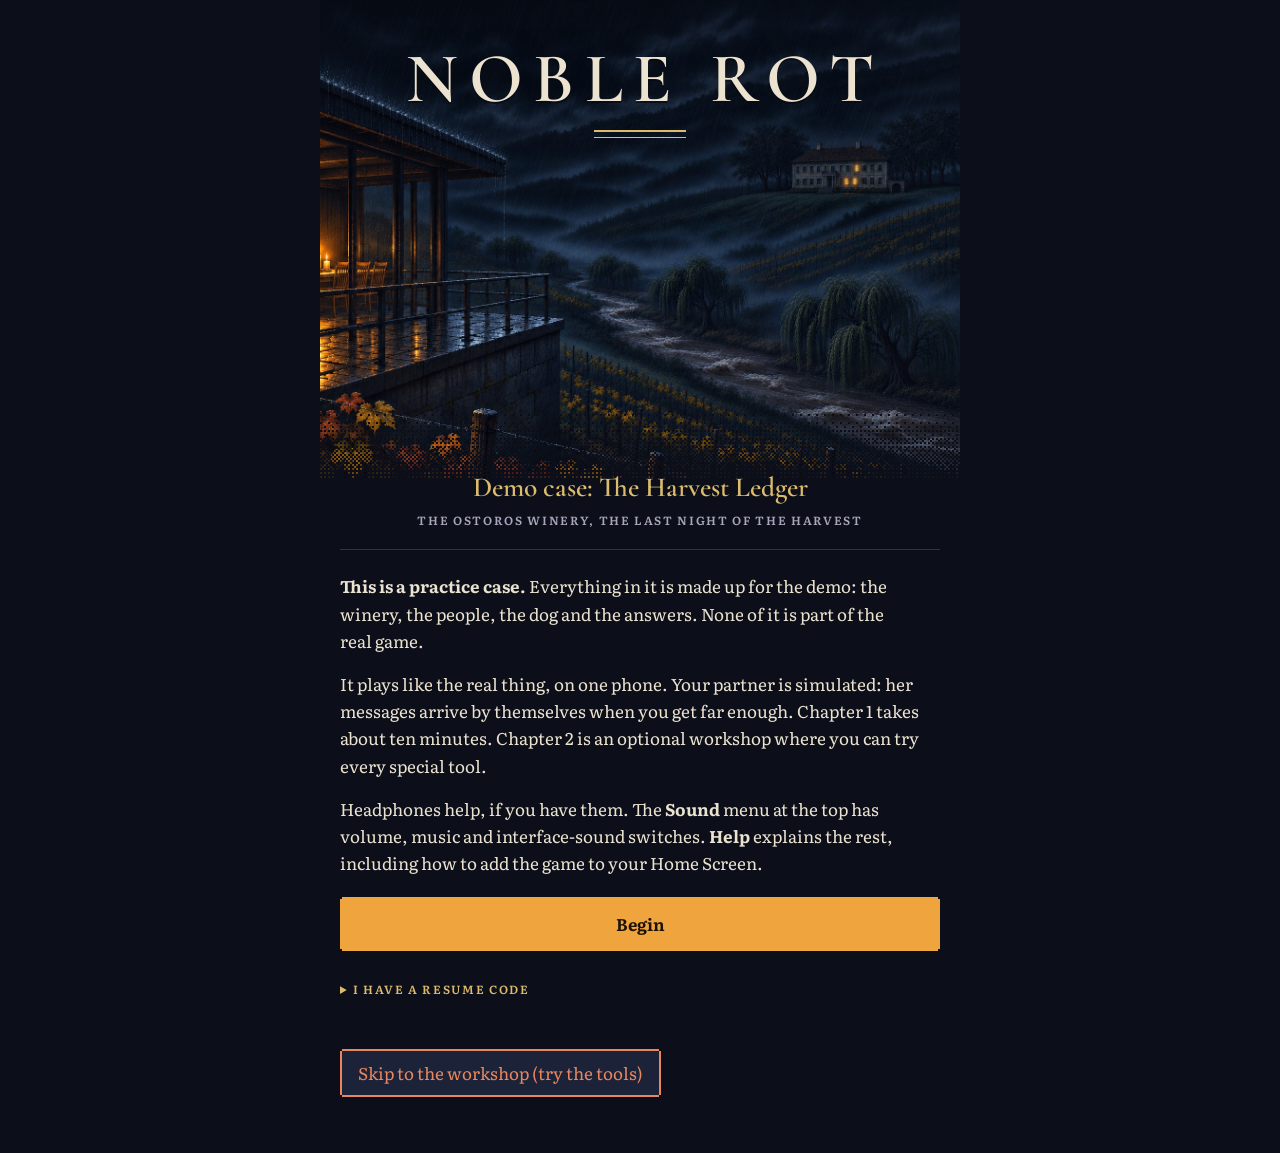
==== commit 1d733804: "Rebuild: texture-fixed pictures Co-Authored-By: Claude Opus 5.5 <noreply@anthropic.com> Claude-Sessi" ====
--- a/demo/index.html
+++ b/demo/index.html
@@ -7,7 +7,7 @@
 <meta name="theme-color" content="#0c0f1a">
 <meta name="color-scheme" content="dark">
 <title>Noble Rot</title>
-  <script type="module" crossorigin src="./assets/index-B0wHG8vy.js"></script>
+  <script type="module" crossorigin src="./assets/index-Cqq4BRed.js"></script>
   <link rel="stylesheet" crossorigin href="./assets/index-CuUK9dkn.css">
 </head>
 <body>
